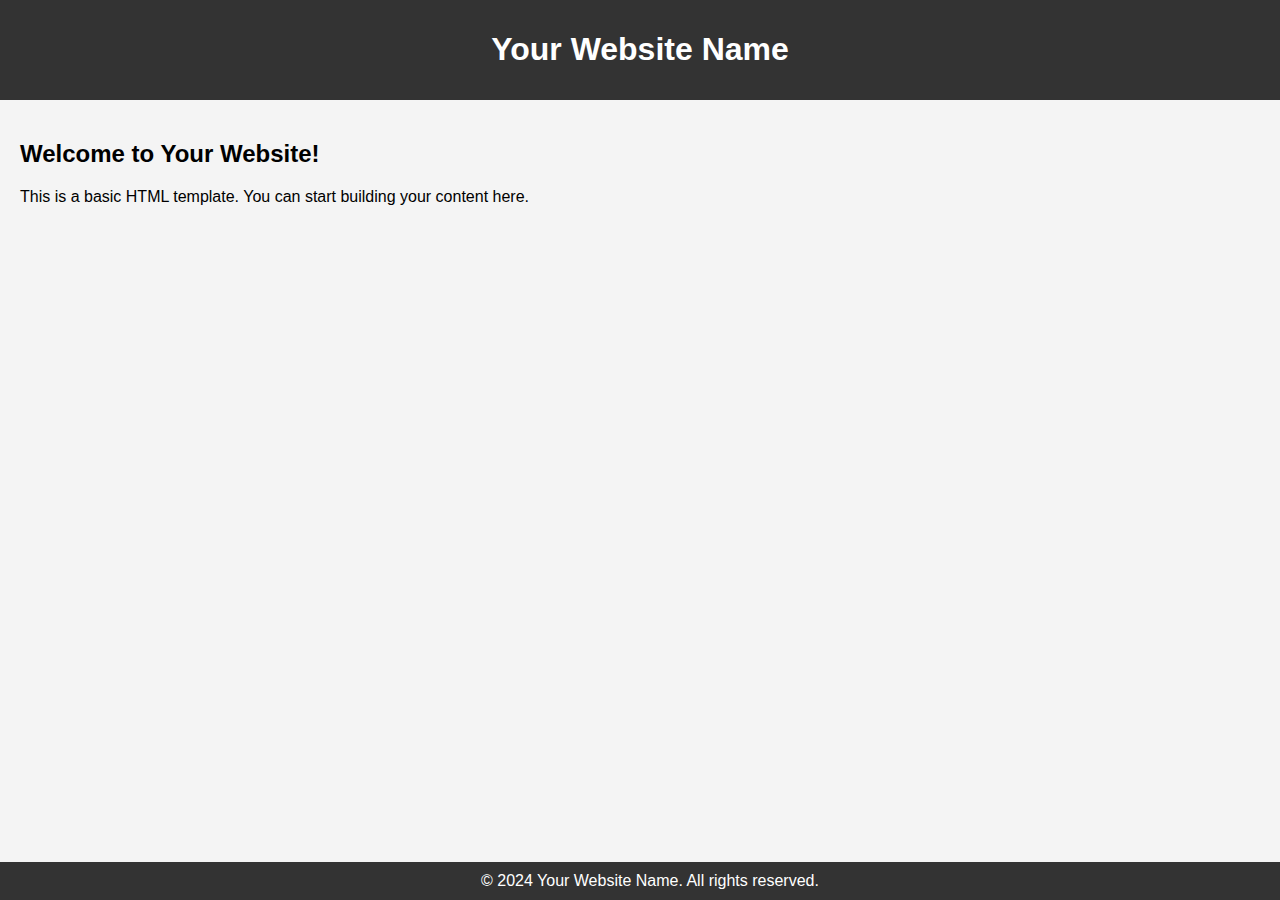
==== index.html @ 5e205fe5 "Rename home.html to index.html" ====
<!DOCTYPE html>
<html lang="en">
<head>
    <meta charset="UTF-8">
    <meta name="viewport" content="width=device-width, initial-scale=1.0">
    <title>Your Website Title</title>
    <style>
        body {
            font-family: Arial, sans-serif;
            margin: 0;
            padding: 0;
            background-color: #f4f4f4;
        }

        header {
            background-color: #333;
            color: #fff;
            padding: 10px;
            text-align: center;
        }

        main {
            padding: 20px;
        }

        footer {
            background-color: #333;
            color: #fff;
            text-align: center;
            padding: 10px;
            position: fixed;
            width: 100%;
            bottom: 0;
        }
    </style>
</head>
<body>

    <header>
        <h1>Your Website Name</h1>
    </header>

    <main>
        <h2>Welcome to Your Website!</h2>
        <p>This is a basic HTML template. You can start building your content here.</p>
    </main>

    <footer>
        &copy; 2024 Your Website Name. All rights reserved.
    </footer>

</body>
</html>
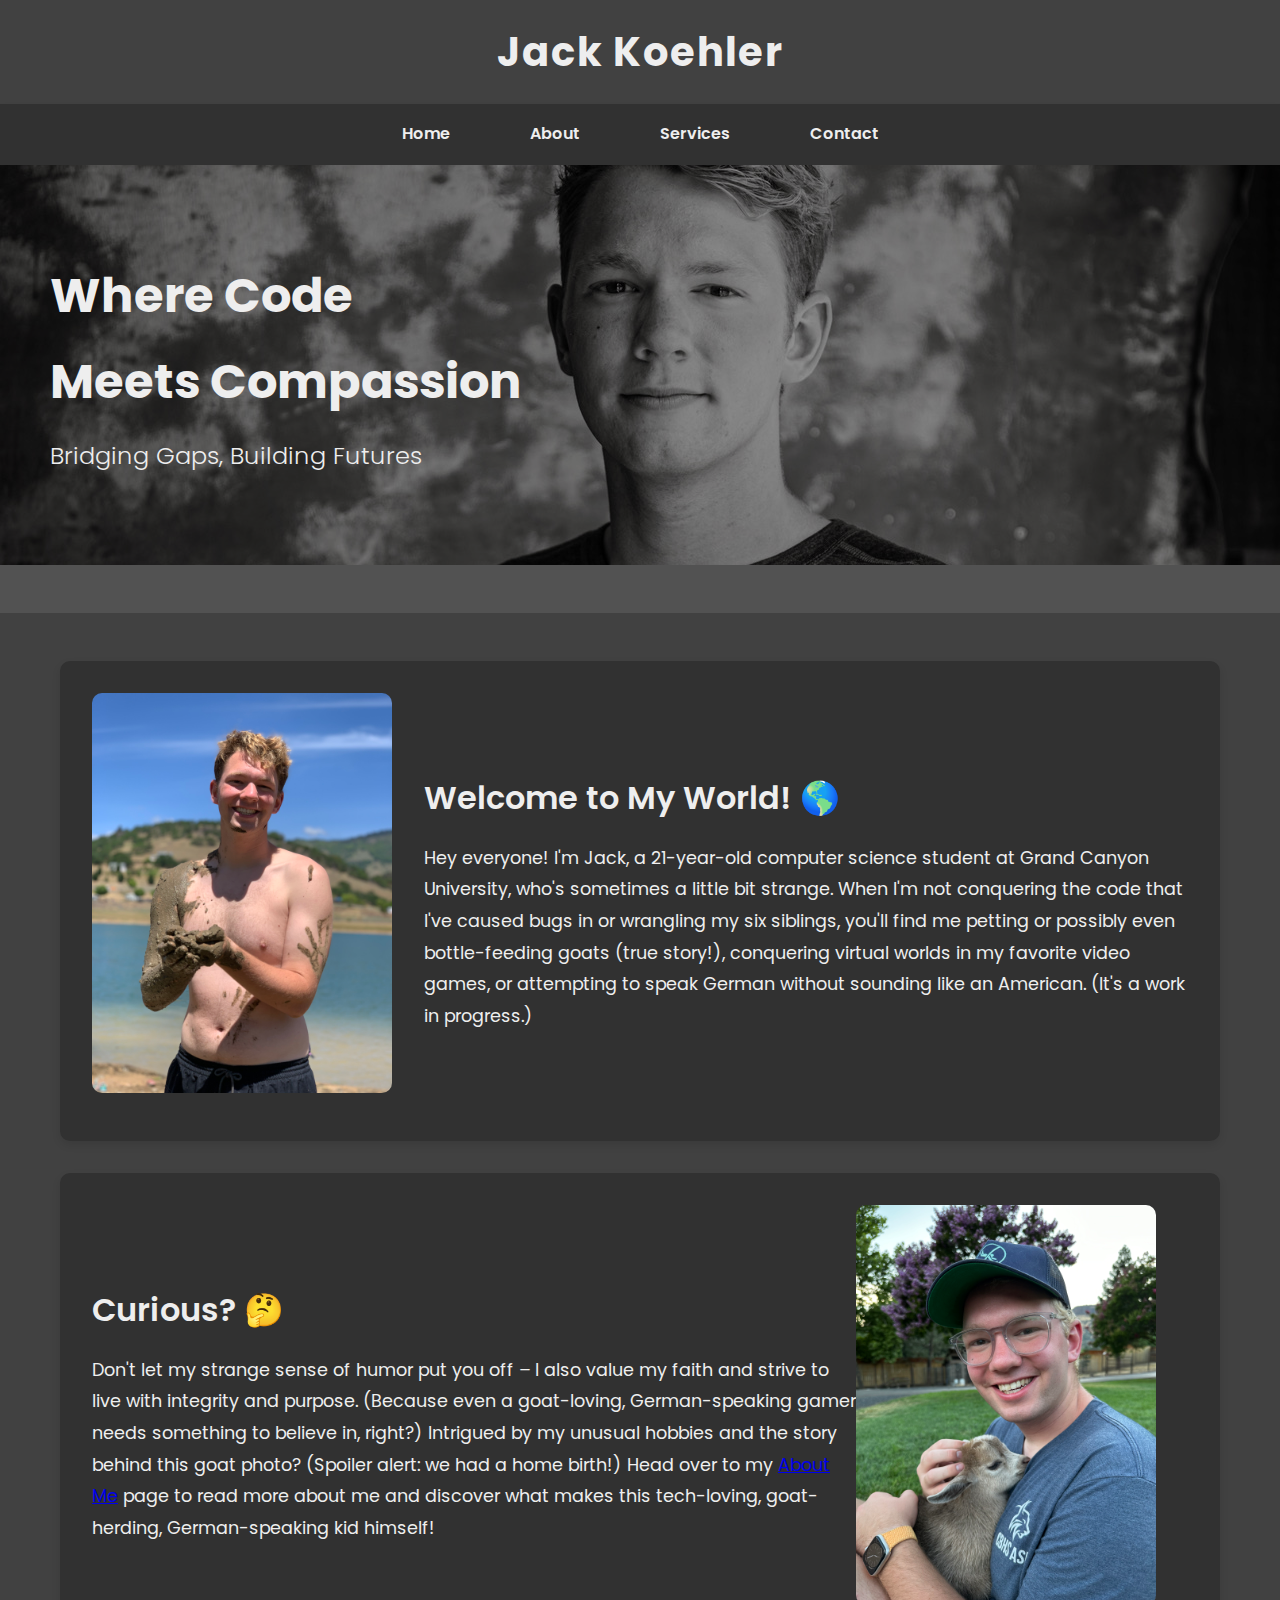
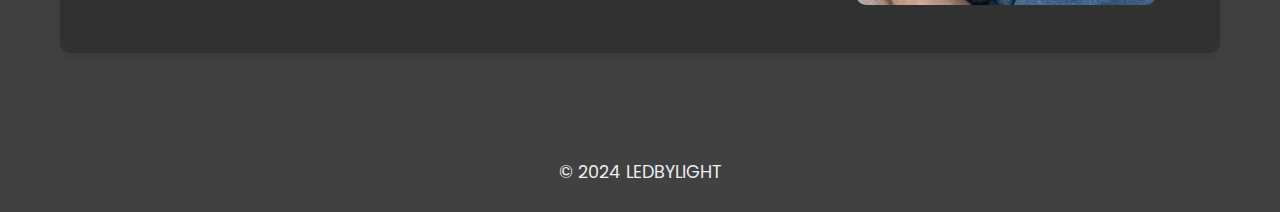
==== commit 10b84d9c: "Add files via upload" ====
--- a/index.html
+++ b/index.html
@@ -3,51 +3,73 @@
 <head>
     <meta charset="UTF-8">
     <meta name="viewport" content="width=device-width, initial-scale=1.0">
-    <title>Your Website Title</title>
-    <style>
-        body {
-            font-family: Arial, sans-serif;
-            margin: 0;
-            padding: 0;
-            background-color: #f4f4f4;
-        }
-
-        header {
-            background-color: #333;
-            color: #fff;
-            padding: 10px;
-            text-align: center;
-        }
-
-        main {
-            padding: 20px;
-        }
-
-        footer {
-            background-color: #333;
-            color: #fff;
-            text-align: center;
-            padding: 10px;
-            position: fixed;
-            width: 100%;
-            bottom: 0;
-        }
-    </style>
+    <title>LEDBYLIGHT - Home</title>
+    <link rel="stylesheet" href="styles.css">
+    <link href="https://fonts.googleapis.com/css2?family=Poppins:wght@400;600;700&display=swap" rel="stylesheet">
 </head>
 <body>
 
     <header>
-        <h1>Your Website Name</h1>
+        <div class="container">
+            <h1>Jack Koehler</h1> 
+        </div>
     </header>
 
+    <nav>
+        <div class="container">
+            <button class="menu-toggle" aria-label="Toggle Menu">&#9776;</button>
+            <ul class="menu">
+                <li><a href="main.html">Home</a></li>
+                <li><a href="about.html">About</a></li>
+                <li><a href="services.html">Services</a></li>
+                <li><a href="contact.html">Contact</a></li>
+            </ul>
+        </div>
+    </nav>
+
+    <section id="banner">
+        <div class="banner-overlay"></div>
+        <div class="banner-content">
+            <h1>Where Code <br />
+            Meets Compassion</h1>
+            <p>Bridging Gaps, Building Futures</p>
+        </div>
+    </section>        
+
     <main>
-        <h2>Welcome to Your Website!</h2>
-        <p>This is a basic HTML template. You can start building your content here.</p>
+        <div class="container">
+            <section class="img-text-section">
+                <img src="beach.jpg" alt="Image Description">
+                <div>
+                    <h2>Welcome to My World! 🌎</h2>
+                    <p>Hey everyone! I'm Jack, a 21-year-old computer science student at Grand Canyon University, who's sometimes a little bit strange. When I'm not conquering the code that I've caused bugs in or wrangling my six siblings, you'll find me petting or possibly even bottle-feeding goats (true story!), conquering virtual worlds in my favorite video games, or attempting to speak German without sounding like an American. (It's a work in progress.) </p>
+                </div>
+            </section>
+
+            <section class="img-text-section">
+                <div>
+                    <h2>Curious? 🤔</h2>
+                    <p>Don't let my strange sense of humor put you off – I also value my faith and strive to live with integrity and purpose.  (Because even a goat-loving, German-speaking gamer needs something to believe in, right?) Intrigued by my unusual hobbies and the story behind this goat photo?  (Spoiler alert: we had a home birth!)  Head over to my <a href="about.html">About Me</a> page to read more about me and discover what makes this tech-loving, goat-herding, German-speaking kid himself! </p>
+                </div>
+                <img src="goat.jpg" alt="Image Description"> 
+            </section>
+        </div>
     </main>
 
     <footer>
-        &copy; 2024 Your Website Name. All rights reserved.
+        <p>&copy; 2024 LEDBYLIGHT</p>
     </footer>
+
+    <script>
+        document.addEventListener('DOMContentLoaded', function() {
+            const menuToggle = document.querySelector('.menu-toggle');
+            const navLinks = document.querySelector('nav ul');
+
+            menuToggle.addEventListener('click', () => {
+                navLinks.classList.toggle('active'); // Toggles the visibility of the navigation links
+            });
+        });
+    </script>
 
 </body>
 </html>
--- a/styles.css
+++ b/styles.css
@@ -0,0 +1,393 @@
+/* Basic Reset */
+* {
+    margin: 0;
+    padding: 0;
+    box-sizing: border-box;
+}
+
+body {
+    font-family: 'Poppins', sans-serif;
+    line-height: 1.8;
+    background-color: #525252; /* Main muted gray */
+    color: #eee; /* Light gray text for contrast */ 
+}
+
+/* Website Title */
+header {
+    background-color: #414141; /* Slightly darker muted gray */
+    color: #eee; /* Light gray text */
+    padding: 1rem 0;
+    text-align: center;
+    box-shadow: 0 4px 6px rgba(0, 0, 0, 0.1);
+}
+
+header h1 {
+    font-size: 2.5rem;
+    letter-spacing: 2px;
+    font-weight: 700;
+}
+
+/* Container */
+.container {
+    max-width: 1200px;
+    margin: 0 auto;
+    padding: 0 20px;
+}
+
+/* Navigation Bar */
+nav {
+    background-color: #313131; /* Darkest muted gray */
+    color: #eee; /* Light gray text */
+    padding: 1rem 0; /* Top and bottom padding */
+    box-shadow: 0 4px 6px rgba(0, 0, 0, 0.1);
+}
+
+nav ul {
+    list-style: none; /* Remove default list styling */
+    text-align: center; /* Center text for desktop */
+    padding: 0; /* Remove padding */
+    display: flex; /* Use flexbox for layout */
+    justify-content: center; /* Center the menu items */
+}
+
+nav li {
+    display: inline; /* Inline display for list items */
+    margin: 0 1.5rem; /* Space between items */
+}
+
+nav a {
+    text-decoration: none; /* Remove underline from links */
+    color: #eee; /* Light gray text */
+    font-weight: 600; /* Bold text */
+    padding: 0.5rem 1rem; /* Padding for clickable area */
+    border-radius: 5px; /* Rounded corners */
+    transition: background-color 0.3s ease, color 0.3s ease; /* Transition effects */
+}
+
+nav a:hover {
+    background-color: #CA3E47; /* Accent orange-red on hover */
+    color: #fff; /* White text on hover */
+}
+
+/* Adjust mobile styles */
+@media (max-width: 768px) {
+    nav {
+        padding: 0.5rem 0; /* Reduce top and bottom padding */
+    }
+
+    nav ul {
+        flex-direction: column; /* Stack menu items vertically */
+        display: none; /* Hide by default */
+        width: 100%; /* Full-width on mobile */
+        padding: 0; /* Remove padding */
+        margin: 0; /* Remove margin */
+    }
+
+    nav ul.active {
+        display: flex; /* Show when active */
+    }
+
+    nav li {
+        margin: 0.5rem 0; /* Reduce space between items on mobile */
+    }
+
+    .menu-toggle {
+        display: none; /* Hide by default */
+    }
+}
+
+/* Show the toggle button on mobile */
+@media (max-width: 768px) {
+    .menu-toggle {
+        display: block; /* Show the toggle button */
+        background: none; /* Remove background */
+        border: none; /* Remove border */
+        color: #eee; /* Match text color */
+        font-size: 1.5rem; /* Increase font size for visibility */
+        cursor: pointer; /* Pointer cursor */
+        padding: 0.5rem; /* Add padding for touch targets */
+    }
+}
+
+/* Hide the menu toggle on larger screens */
+@media (min-width: 769px) {
+    .menu-toggle {
+        display: none; /* Hide the hamburger icon on larger screens */
+    }
+}
+
+/* Banner Section */
+#banner {
+    position: relative;
+    background: url('Senior-19BW.JPG') no-repeat center center; 
+    background-size: cover; /* Change to 'contain' if you want to fit the image */
+    height: 400px; /* Adjust height as needed */
+    display: flex;
+    align-items: center;
+    justify-content: flex-start; 
+    padding-left: 50px; 
+    color: #eee; /* Light gray text */
+    text-align: left;
+}
+
+.banner-overlay {
+    position: absolute;
+    top: 0;
+    left: 0;
+    right: 0;
+    bottom: 0;
+    background-color: rgba(0, 0, 0, 0.4); /* Semi-transparent black overlay */
+    z-index: 1;
+}
+
+.banner-content {
+    position: relative;
+    z-index: 2;
+}
+
+.banner-content h1 {
+    font-size: 3rem;
+    margin-bottom: 0.5rem;
+}
+
+.banner-content p {
+    font-size: 1.5rem;
+    font-weight: 300;
+}
+
+/* Main Content Area */
+main {
+    padding: 3rem 0;
+    background-color: #414141; /* Slightly darker muted gray */
+}
+
+section {
+    margin-bottom: 3rem;
+    text-align: center;
+}
+
+h2 {
+    font-size: 2rem;
+    margin-bottom: 1rem;
+    font-weight: 600;
+    color: #eee; /* Light gray text */
+}
+
+p {
+    font-size: 1.1rem;
+    line-height: 1.8;
+    color: #eee; /* Light gray text */
+}
+
+.about-me-paragraph {
+    display: flex;
+    flex-direction: column;
+    align-items: center;
+    text-align: center;
+    padding: 2rem;
+    background: #6a6a6a; /* Darkest muted gray for cards */
+    border-radius: 10px;
+    box-shadow: 0 4px 8px rgba(0, 0, 0, 0.1);
+    margin-bottom: 2rem;
+}
+
+/* Style for each section */
+.about-me-paragraph section {
+    margin-bottom: 2rem;
+}
+
+.about-me-paragraph h2 {
+    font-size: 2rem;
+    margin-bottom: 1rem;
+    font-weight: 600;
+    color: #ffffff; /* Use your accent color */
+}
+
+.about-me-paragraph p {
+    font-size: 1.1rem;
+    line-height: 1.6; /* Slightly tighter line-height for readability */
+    color: #eee; /* Light gray text */
+}
+
+.about-box {
+    padding: 2rem;
+    background: linear-gradient(135deg, #6a6a6a, #313131); /* Gradient for the about box */
+    border-radius: 10px;
+    box-shadow: 0 4px 8px rgba(0, 0, 0, 0.2);
+    margin-bottom: 2rem;
+}
+
+.about-me-paragraph {
+    display: flex;
+    flex-direction: column;
+    align-items: center;
+    text-align: center;
+    padding: 2rem;
+    background: linear-gradient(135deg, #313131, #6a6a6a); /* Gradient background */
+    border-radius: 10px;
+    box-shadow: 0 4px 8px rgba(0, 0, 0, 0.2); /* Slightly darker shadow for more depth */
+    margin-bottom: 2rem;
+}
+
+/* Card Layout for Sections */
+.img-text-section {
+    display: flex;
+    flex-direction: column;
+    align-items: center;
+    text-align: center;
+    padding: 2rem;
+    background: #313131; /* Darkest muted gray for cards */
+    border-radius: 10px;
+    box-shadow: 0 4px 8px rgba(0, 0, 0, 0.1);
+    margin-bottom: 2rem;
+}
+
+.img-text-section img {
+    max-width: 300px;
+    border-radius: 10px;
+    margin-bottom: 1rem;
+}
+
+/* Buttons */
+button {
+    background-color: #CA3E47; /* Accent orange-red */
+    color: #fff; /* White text */
+    border: none;
+    padding: 1rem 2rem;
+    font-size: 1rem;
+    border-radius: 25px;
+    cursor: pointer;
+    transition: background-color 0.3s ease;
+}
+
+button:hover {
+    background-color: #B7353C; /* Slightly darker orange-red on hover */ 
+}
+
+/* Footer */
+footer {
+    background-color: #414141; /* Slightly darker muted gray */
+    color: #eee; /* Light gray text */
+    text-align: center;
+    padding: 1.5rem 0;
+    font-size: 0.9rem;
+}
+
+footer p {
+    margin: 0;
+}
+
+/* Responsive Layout */
+@media (min-width: 768px) {
+    .img-text-section {
+        flex-direction: row;
+        text-align: left;
+    }
+
+    .img-text-section img {
+        margin-right: 2rem;
+    }
+}
+
+@media (max-width: 768px) {
+    header h1 {
+        font-size: 2rem;
+    }
+
+    nav li {
+        display: block;
+        margin: 1rem 0;
+    }
+
+    .banner-content h2 {
+        font-size: 2rem;
+    }
+
+    .banner-content p {
+        font-size: 1rem;
+    }
+}
+
+/* Contact Page Styles */
+.contact-page {
+    max-width: 800px;
+    margin: 0 auto;
+    padding: 1rem;
+}
+
+.contact-info {
+    background: linear-gradient(135deg, rgba(106, 106, 106, 0.8), rgba(49, 49, 49, 0.8)); /* Gradient background */
+    padding: 2rem;
+    border-radius: 10px;
+    box-shadow: 0 4px 8px rgba(0, 0, 0, 0.2);
+    margin-bottom: 2rem;
+}
+
+.contact-info h2 {
+    margin-bottom: 1rem;
+}
+
+.contact-info p {
+    margin-bottom: 1.5rem;
+}
+
+.form-group {
+    margin-bottom: 1rem;
+}
+
+label {
+    display: block;
+    margin-bottom: 0.5rem;
+}
+
+input, textarea {
+    width: 100%;
+    padding: 0.5rem;
+    border: 1px solid #ccc;
+    border-radius: 5px;
+}
+
+button {
+    background-color: #CA3E47; /* Accent orange-red */
+    color: #fff; /* White text */
+    border: none;
+    padding: 1rem 2rem;
+    font-size: 1rem;
+    border-radius: 5px;
+    cursor: pointer;
+    transition: background-color 0.3s ease;
+}
+
+button:hover {
+    background-color: #B7353C; /* Slightly darker orange-red on hover */ 
+}
+
+/* Social Media Section */
+.social-media {
+    text-align: center;
+    margin-top: 2rem;
+}
+
+.social-media h2 {
+    margin-bottom: 1rem;
+}
+
+.social-media ul {
+    list-style: none; /* Remove default list styling */
+    padding: 0; /* Remove padding */
+}
+
+.social-media li {
+    display: inline-block; /* Display items inline */
+    margin: 0 1rem; /* Space between icons */
+}
+
+.social-icon img {
+    width: 40px; /* Adjust icon size */
+    height: auto;
+    transition: transform 0.3s ease; /* Animation effect */
+}
+
+.social-icon:hover img {
+    transform: scale(1.1); /* Slightly enlarge on hover */
+}
